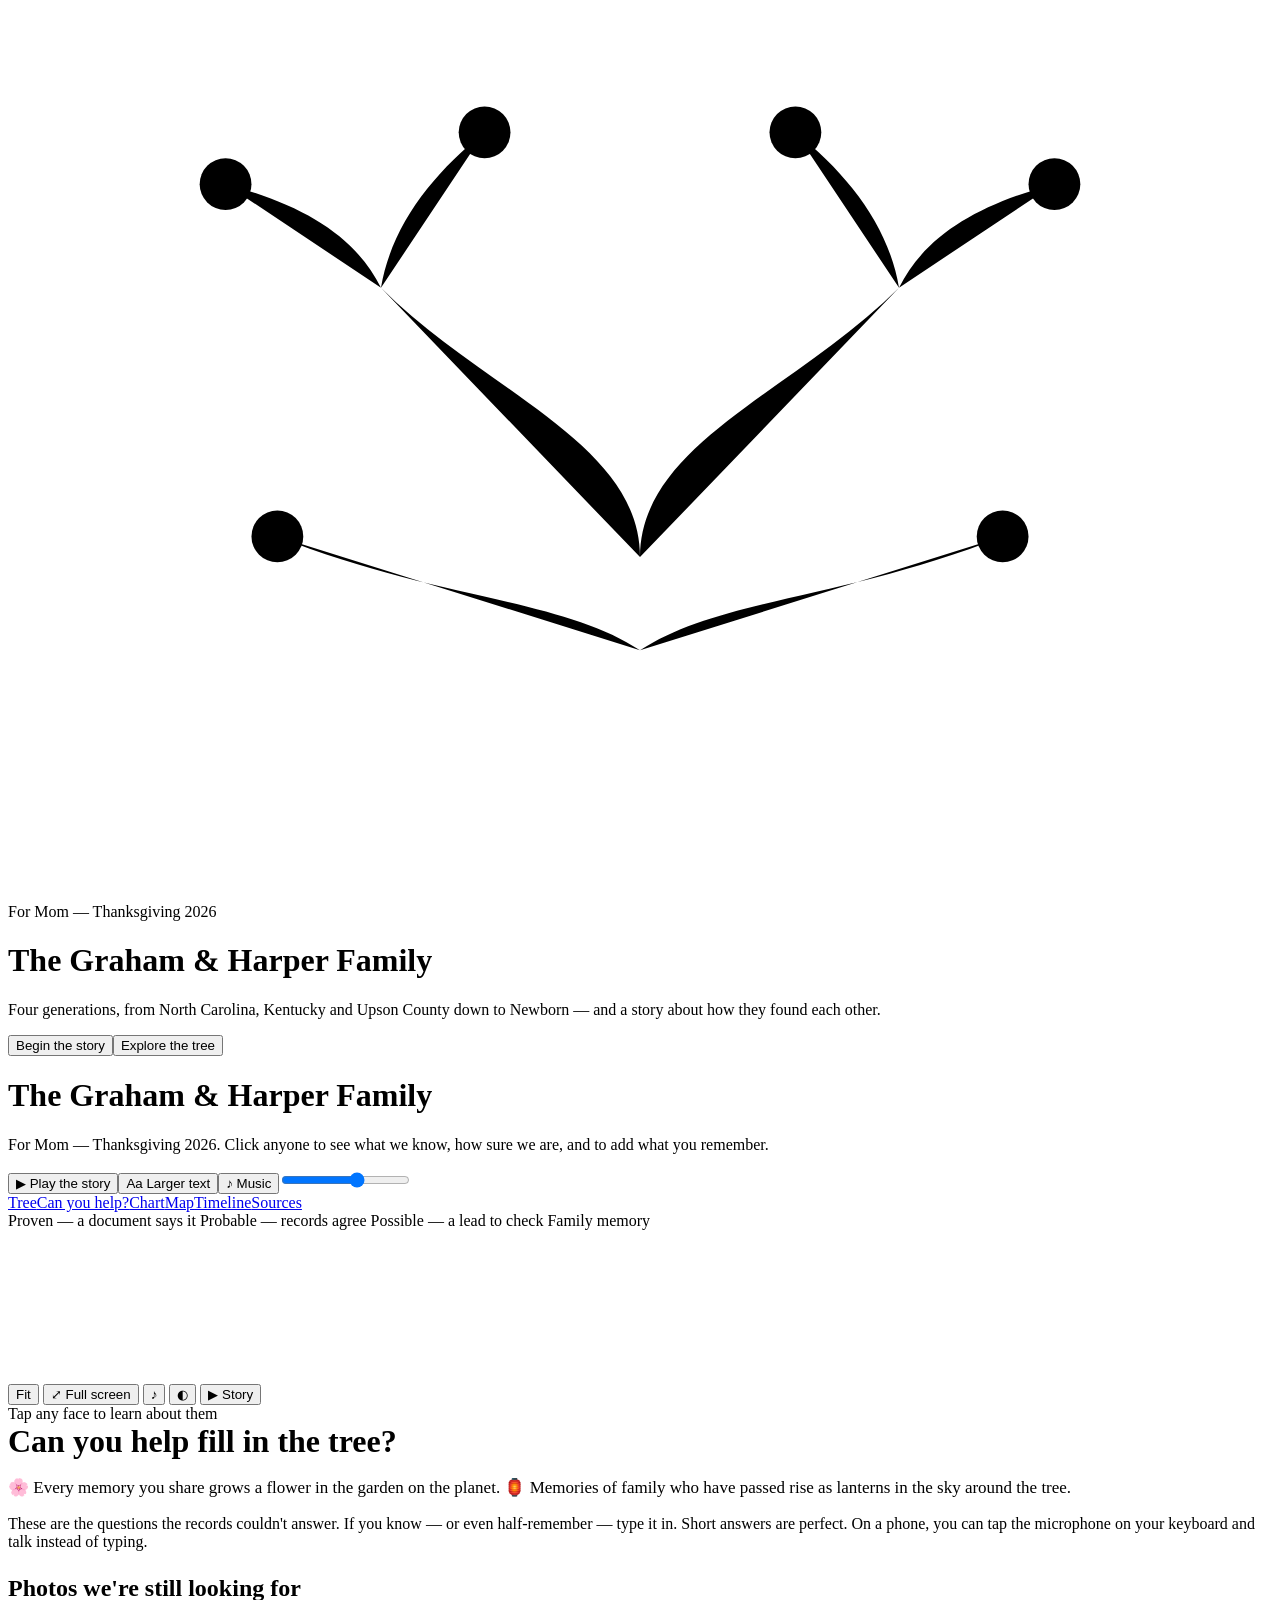
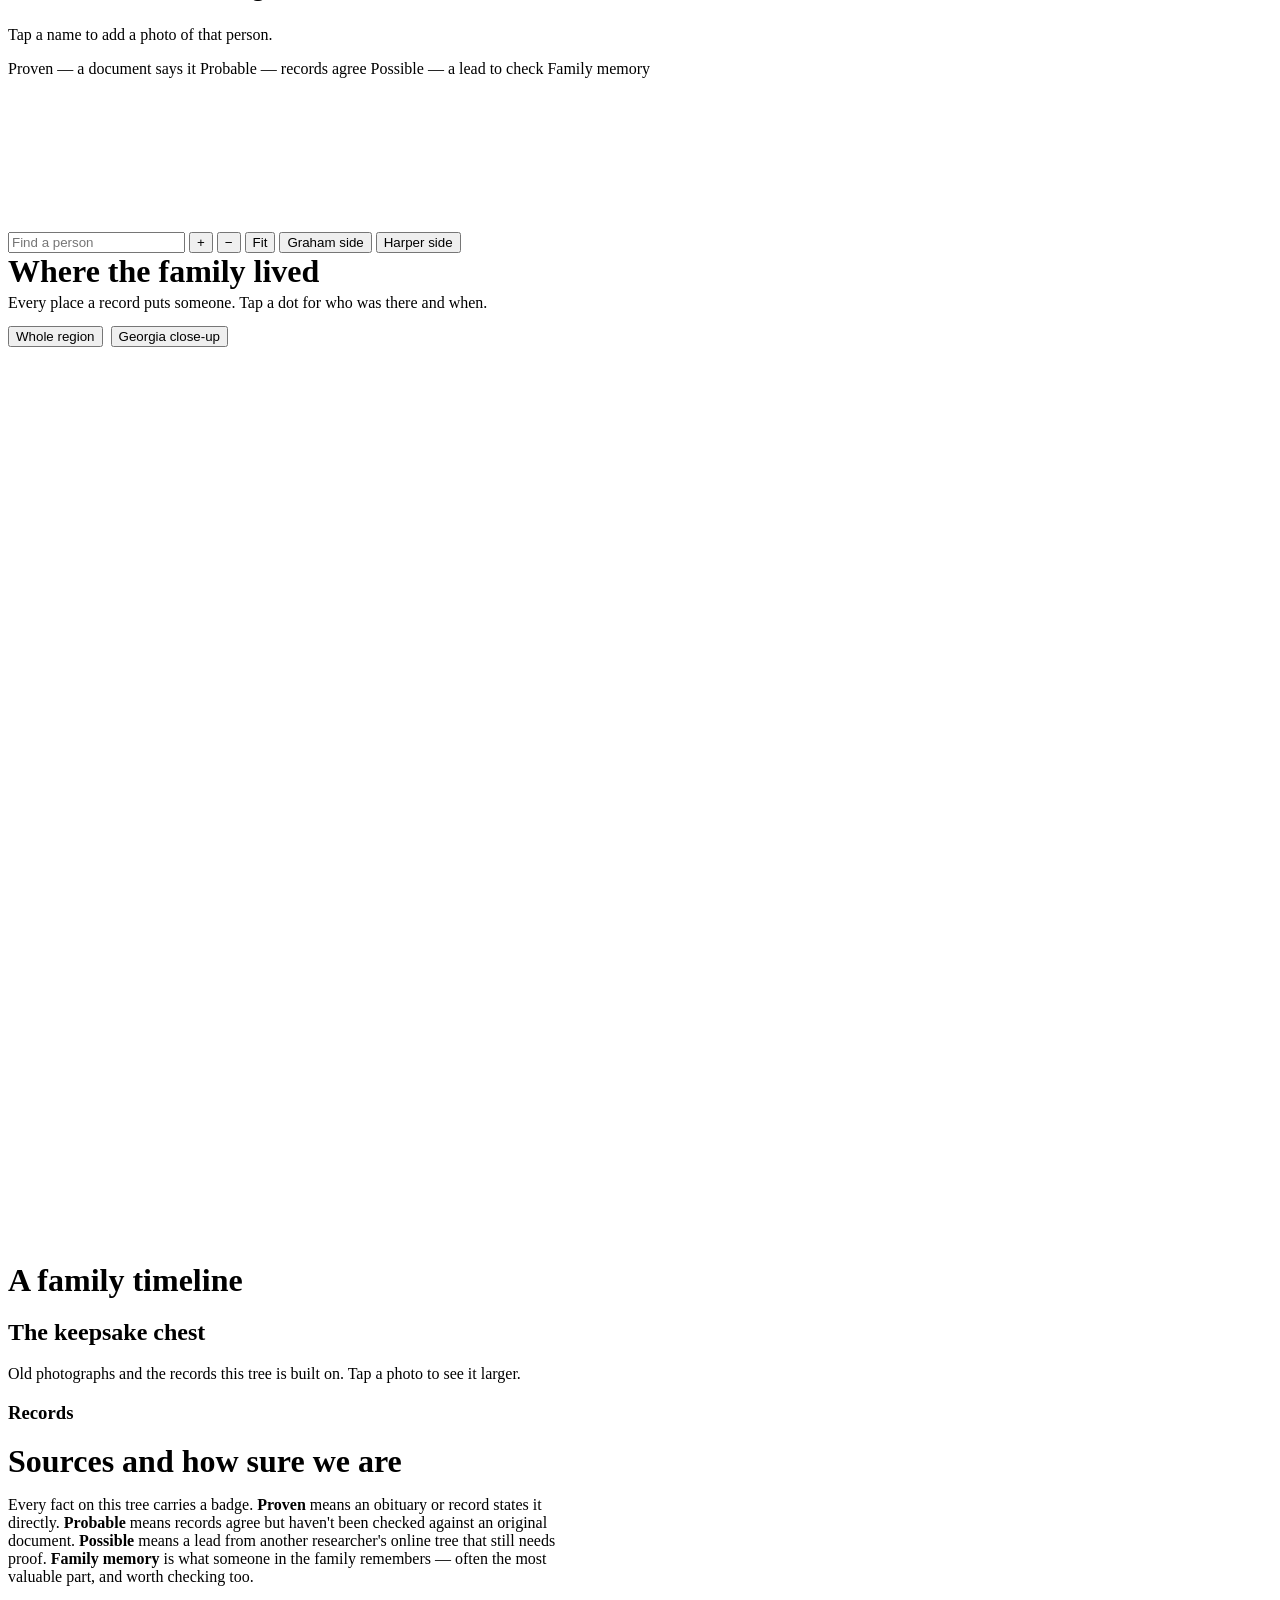
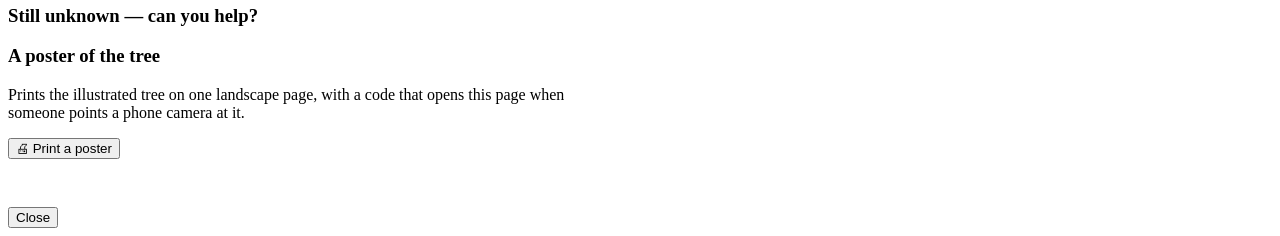
==== src/index.html @ f990e4d9 "Lanterns for memories of loved ones who passed; family stands on clear grass; sign removed Co-Author" ====
<!DOCTYPE html>
<html lang="en">
<head>
<meta charset="utf-8">
<meta name="viewport" content="width=device-width, initial-scale=1">
<meta name="robots" content="noindex, nofollow, noimageindex">
<meta name="googlebot" content="noindex, nofollow, noimageindex">
<title>Graham &amp; Harper Family</title>
<link rel="manifest" href="manifest.json"><meta name="theme-color" content="#2c0f50"><link rel="apple-touch-icon" href="photos/icon-192.png">
<link rel="preconnect" href="https://fonts.googleapis.com">
<link href="https://fonts.googleapis.com/css2?family=Spectral:ital,wght@0,500;0,600;0,700;1,500&family=Work+Sans:wght@400;500;600&display=swap" rel="stylesheet">
<style>
<!--CSS-->
</style>
</head>
<body>
<div class="cover" id="cover" role="dialog" aria-label="Welcome">
  <div class="drift" id="drift" aria-hidden="true"></div><div class="veil" aria-hidden="true"></div><div class="specks" id="specks" aria-hidden="true"></div>
  <div class="coverIn">
    <svg class="leaf" id="leaf" viewBox="-12 -14 244 172" aria-hidden="true"><g class="branches">
      <path pathLength="1" d="M110 148V92M110 92C110 70 80 60 60 40M110 92C110 70 140 60 160 40M110 110C95 100 70 100 40 88M110 110C125 100 150 100 180 88M60 40C55 30 45 24 30 20M60 40C62 28 70 18 80 10M160 40C165 30 175 24 190 20M160 40C158 28 150 18 140 10"/>
      <circle cx="30" cy="20" r="5" style="animation-delay:1.6s"/><circle cx="80" cy="10" r="5" style="animation-delay:1.8s"/><circle cx="140" cy="10" r="5" style="animation-delay:2s"/><circle cx="190" cy="20" r="5" style="animation-delay:2.2s"/><circle cx="40" cy="88" r="5" style="animation-delay:1.4s"/><circle cx="180" cy="88" r="5" style="animation-delay:1.5s"/></g><g id="faces"></g>
    </svg>
    <div class="ded">For Mom — Thanksgiving 2026</div>
    <h1>The Graham &amp; Harper Family</h1>
    <p>Four generations, from North Carolina, Kentucky and Upson County down to Newborn — and a story about how they found each other.</p>
    <div class="go"><button class="gold" id="begin">Begin the story</button><button class="ghost" id="skip">Explore the tree</button></div>
  </div>
</div>

<header class="band">
  <h1>The Graham &amp; Harper Family</h1>
  <p><span class="dedic">For Mom — Thanksgiving 2026.</span> Click anyone to see what we know, how sure we are, and to add what you remember.</p>
  <div class="hdrbtns"><button class="gold" id="storyBtn">▶ Play the story</button><button id="bigBtn" aria-pressed="false">Aa Larger text</button><span class="mus"><button id="mPlay" aria-label="Play music">♪ Music</button><input type="range" id="mVol" min="0" max="1" step="0.05" value="0.6" aria-label="Music volume"><span class="lbl" id="mLbl"></span></span></div>
  <nav class="tabs" id="tabs">
    <a href="#tree" data-v="tree">Tree</a><a href="#help" data-v="help">Can you help?</a><a href="#chart" data-v="chart">Chart</a><a href="#places" data-v="places">Map</a><a href="#timeline" data-v="timeline">Timeline</a><a href="#sources" data-v="sources">Sources</a>
  </nav>
</header>

<section class="band view" id="v-tree">
  <div class="legend">
    <span class="b proven"><i></i>Proven — a document says it</span>
    <span class="b probable"><i></i>Probable — records agree</span>
    <span class="b possible"><i></i>Possible — a lead to check</span>
    <span class="b family"><i></i>Family memory</span>
  </div>
  <div class="treewrap">
    <div class="stage" id="tstage">
      <button class="bfull" id="bFull" type="button" hidden aria-label="Full screen" title="Full screen"></button>
      <svg id="tsvg" role="group" aria-label="Illustrated family tree"><defs id="tdefs"></defs><g id="tworld"></g></svg>
      <div class="tools">
        <input id="q" list="names" placeholder="Find a person" aria-label="Find a person" hidden>
        <datalist id="names"></datalist>
        <button class="sq" id="tzin" aria-label="Zoom in" hidden>+</button>
        <button class="sq" id="tzout" aria-label="Zoom out" hidden>−</button>
        <button id="tfit">Fit</button>
        <button id="tFull" aria-pressed="false">⤢ Full screen</button>
        <button id="tHelp" hidden>Can you help?</button>
        <span class="progwrap" hidden><button id="tProg" aria-haspopup="true" aria-expanded="false">Program ▾</button><span class="prog" id="prog" role="menu" hidden><a role="menuitem" href="#chart">Chart</a><a role="menuitem" href="#places">Map</a><a role="menuitem" href="#timeline">Timeline</a><a role="menuitem" href="#keepsakes">Keepsakes</a><a role="menuitem" href="#sources">Sources</a></span></span>
        <button class="sq" id="tMusic" aria-label="Play music">♪</button>
        <button class="sq" id="tBig" aria-pressed="false" aria-label="Larger text" hidden>Aa</button>
        <button class="sq" id="tSky" aria-label="Sky">◐</button>
        <button class="gold" id="tStory">▶ Story</button>
      </div>
      <div class="cap" id="cap" aria-live="polite"></div>
      <div class="hint" id="hint" role="status">Tap any face to learn about them</div>
    </div>
    <aside class="panel" id="panel" aria-live="polite"></aside>
  </div>
</section>

<section class="band view" id="v-help">
  <h2 style="margin:0 0 6px;font-size:32px">Can you help fill in the tree?</h2>
  <p class="note" style="font-size:17px">🌸 Every memory you share grows a flower in the garden on the planet. 🏮 Memories of family who have passed rise as lanterns in the sky around the tree.</p>
  <p class="lead">These are the questions the records couldn't answer. If you know — or even half-remember — type it in. Short answers are perfect. On a phone, you can tap the microphone on your keyboard and talk instead of typing.</p>
  <div class="asks" id="asks"></div>
  <h3 style="font-size:24px">Photos we're still looking for</h3>
  <p class="note">Tap a name to add a photo of that person.</p>
  <div class="wanted" id="wanted"></div>
</section>
<section class="band view" id="v-chart">
  <div class="legend">
    <span class="b proven"><i></i>Proven — a document says it</span>
    <span class="b probable"><i></i>Probable — records agree</span>
    <span class="b possible"><i></i>Possible — a lead to check</span>
    <span class="b family"><i></i>Family memory</span>
  </div>
  <div class="treewrap">
    <div class="stage" id="stage">
      <svg id="svg" role="group" aria-label="Family chart"><defs id="defs"></defs><g id="world"></g></svg>
      <div class="tools" id="tools">
        <input id="qc" list="names" placeholder="Find a person" aria-label="Find a person">
        <button class="sq" id="zin" aria-label="Zoom in">+</button>
        <button class="sq" id="zout" aria-label="Zoom out">−</button>
        <button id="fit">Fit</button>
        <button id="gside">Graham side</button>
        <button id="hside">Harper side</button>
      </div>
    </div>
  </div>
</section>

<section class="band view" id="v-places">
  <h2 style="margin:0 0 4px;font-size:32px">Where the family lived</h2>
  <p class="note" style="margin:0 0 14px">Every place a record puts someone. Tap a dot for who was there and when.</p>
  <div style="display:flex;gap:8px;margin-bottom:12px"><button id="mRegion" class="pri">Whole region</button><button id="mGa">Georgia close-up</button></div>
  <div class="mapgrid">
    <div class="fig"><svg id="map" viewBox="0 0 900 640" role="img" aria-label="Map of family places"></svg></div>
    <div id="mapInfo"></div>
  </div>
</section>

<section class="band view" id="v-timeline">
  <h2 style="margin:0 0 14px;font-size:32px">A family timeline</h2>
  <ol class="tl" id="tl"></ol>
</section>

<section class="band view" id="v-keepsakes"><h2>The keepsake chest</h2><p class="lead">Old photographs and the records this tree is built on. Tap a photo to see it larger.</p><div id="kpics" class="kpics"></div><h3>Records</h3><div id="krecs" class="krecs"></div><p id="kadd" class="kadd" hidden>Have an old photo or a document? Tap that person on the tree and choose <b>Add a photo</b>.</p></section>
<section class="band view" id="v-sources">
  <h2 style="margin:0 0 6px;font-size:32px">Sources and how sure we are</h2>
  <p class="note" style="max-width:70ch">Every fact on this tree carries a badge. <b>Proven</b> means an obituary or record states it directly. <b>Probable</b> means records agree but haven't been checked against an original document. <b>Possible</b> means a lead from another researcher's online tree that still needs proof. <b>Family memory</b> is what someone in the family remembers — often the most valuable part, and worth checking too.</p>
  <ol class="srcs" id="srcs"></ol>
  <h3>Still unknown — can you help?</h3>
  <ul id="gaps"></ul>
  <h3>A poster of the tree</h3>
  <p class="note" style="max-width:70ch">Prints the illustrated tree on one landscape page, with a code that opens this page when someone points a phone camera at it.</p>
  <button id="posterBtn">🖨 Print a poster</button>
  <div id="musicAdmin"></div>
</section>
<footer></footer>

<div id="codeDlg" class="codedlg" hidden><form id="codeForm" class="codebox" role="dialog" aria-labelledby="codeT">
  <h3 id="codeT">Family passcode</h3><p>To keep the tree just for family, enter the passcode Mat shared. You'll only need to do this once on this device.</p>
  <input id="codeIn" autocomplete="off" autocapitalize="none" placeholder="Passcode"><p id="codeErr" class="err"></p>
  <div class="row"><button type="button" id="codeX">Cancel</button><button class="pri" id="codeOk">Continue</button></div></form></div>
<div id="poster" aria-hidden="true"></div>
<div class="pop" id="pop" aria-hidden="true"><img alt=""><span></span></div>
<div class="lb" id="lb" role="dialog" aria-label="Photo"><figure style="margin:0;text-align:center"><img id="lbImg" alt=""><figcaption id="lbCap" style="color:#f3f7f3;margin-top:12px;font:500 18px Spectral,serif"></figcaption></figure><button id="lbX">Close</button></div>

<script>
{
<!--JS-->
}
</script>
</body>
</html>
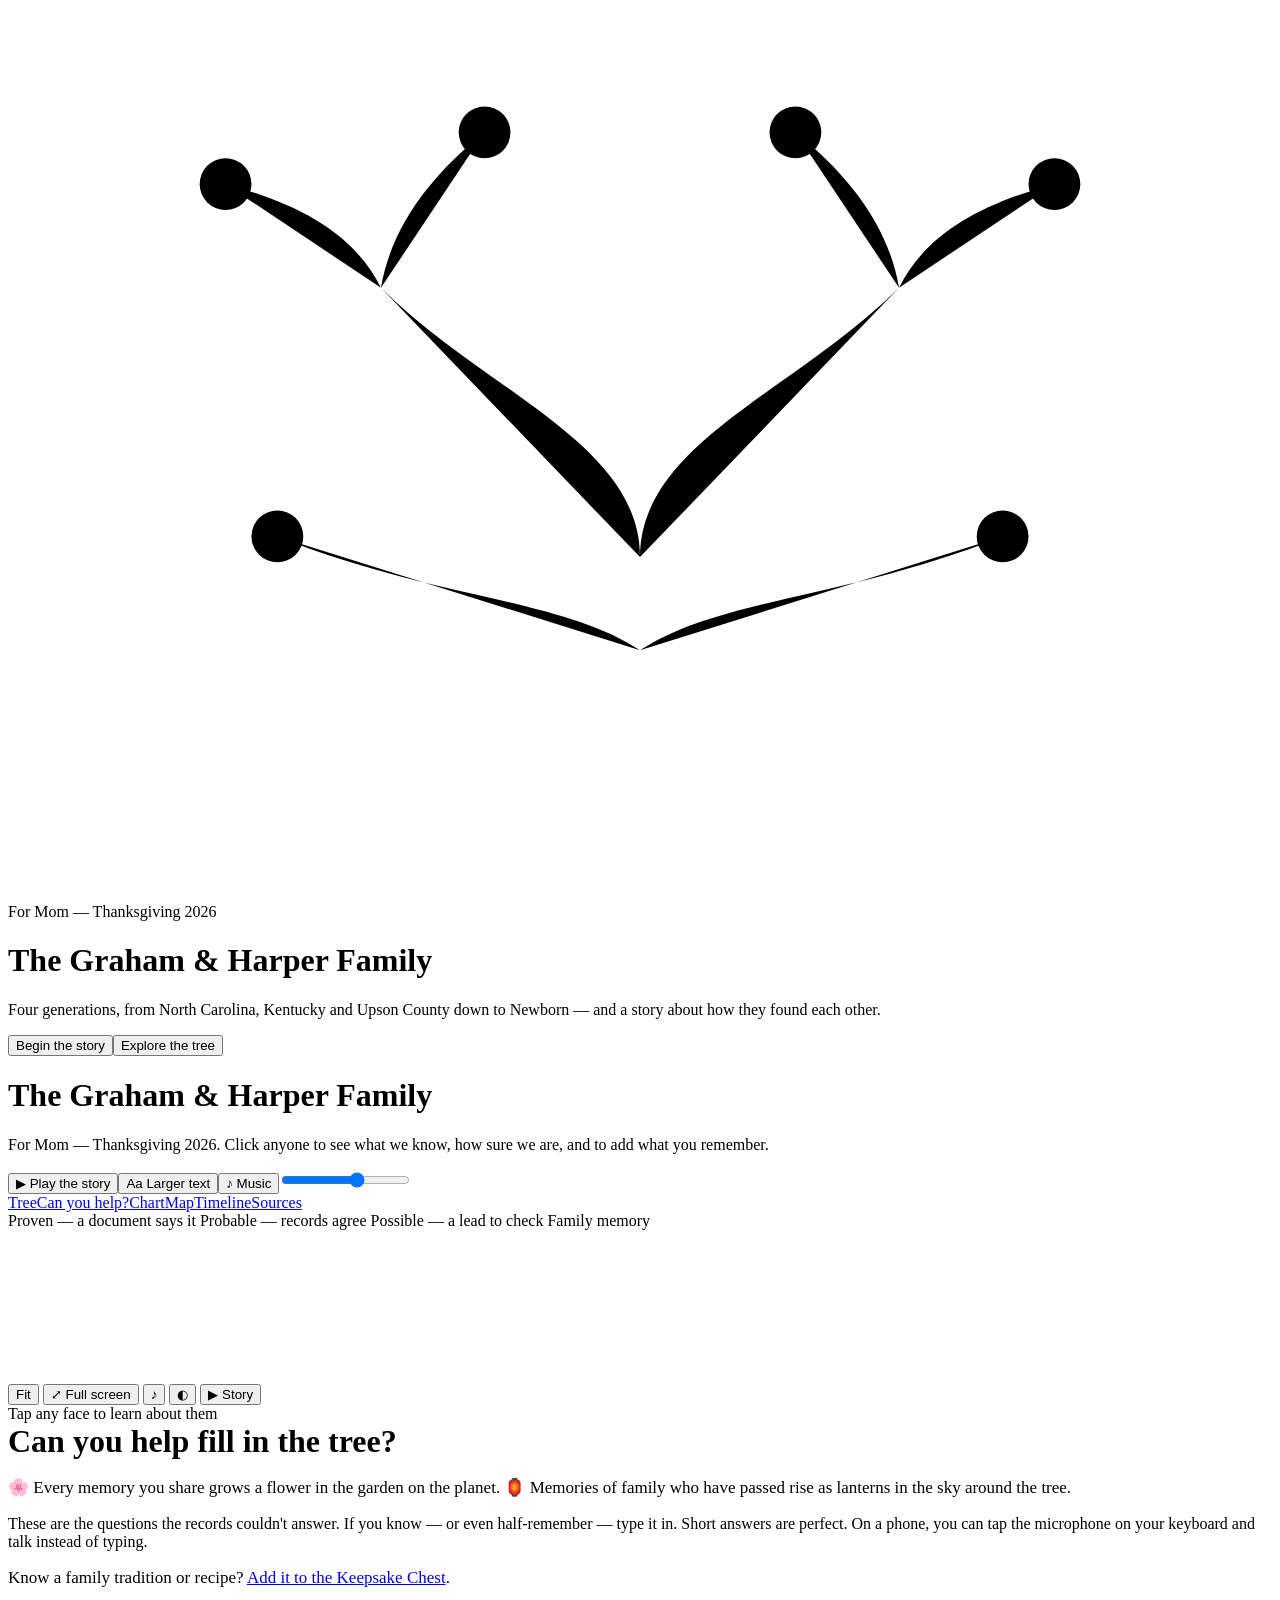
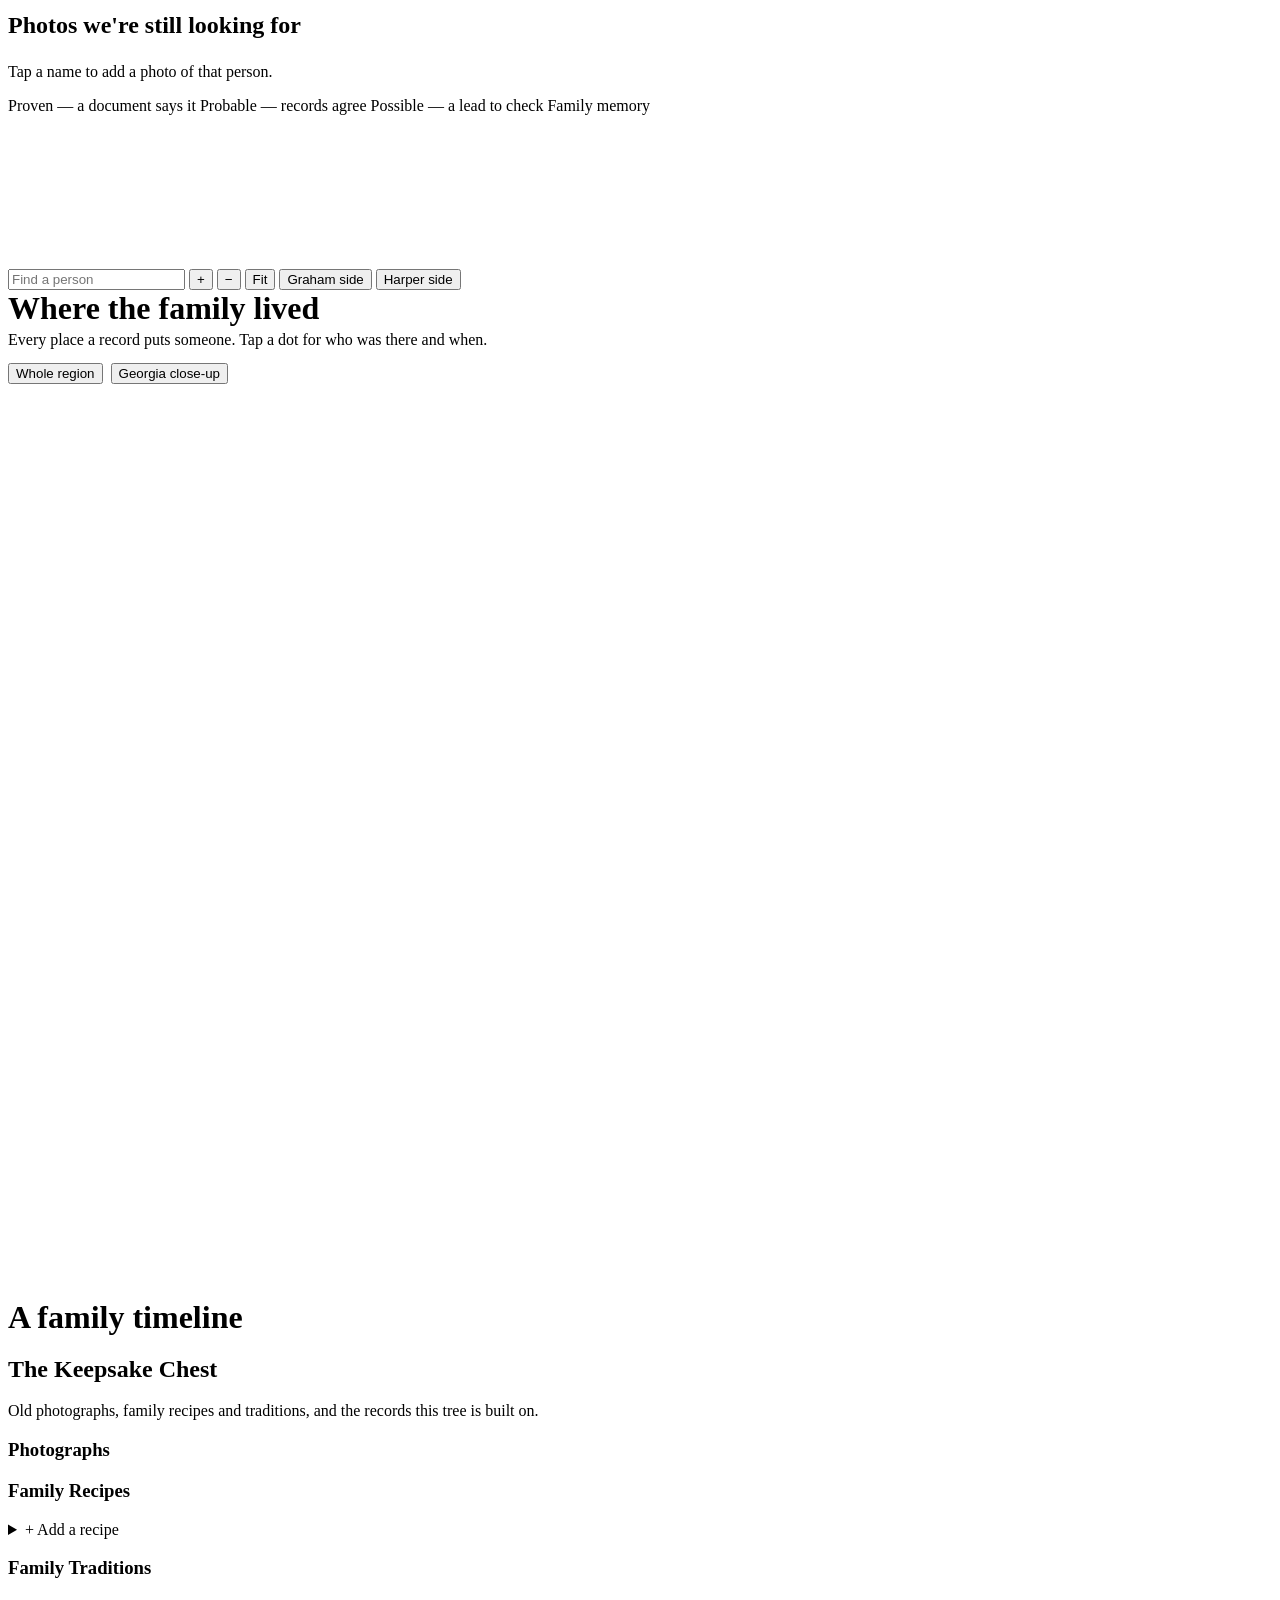
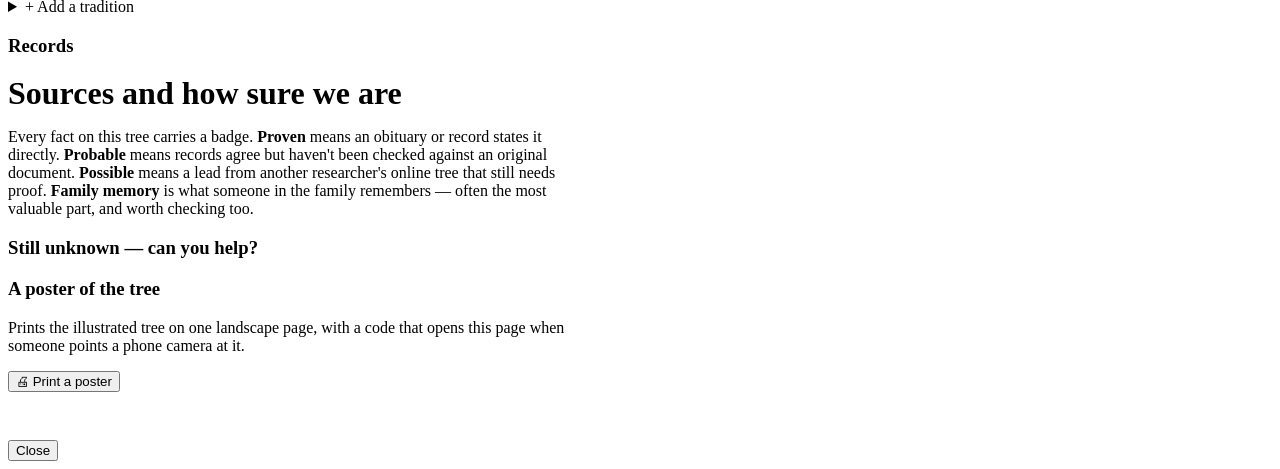
==== commit 9b538714: "Keepsake Chest: family recipes and traditions, sharer editing, record screenshot support Co-Authored" ====
--- a/src/index.html
+++ b/src/index.html
@@ -74,6 +74,7 @@
   <p class="note" style="font-size:17px">🌸 Every memory you share grows a flower in the garden on the planet. 🏮 Memories of family who have passed rise as lanterns in the sky around the tree.</p>
   <p class="lead">These are the questions the records couldn't answer. If you know — or even half-remember — type it in. Short answers are perfect. On a phone, you can tap the microphone on your keyboard and talk instead of typing.</p>
   <div class="asks" id="asks"></div>
+  <p class="note" style="font-size:17px">Know a family tradition or recipe? <a href="#keepsakes">Add it to the Keepsake Chest</a>.</p>
   <h3 style="font-size:24px">Photos we're still looking for</h3>
   <p class="note">Tap a name to add a photo of that person.</p>
   <div class="wanted" id="wanted"></div>
@@ -115,7 +116,14 @@
   <ol class="tl" id="tl"></ol>
 </section>
 
-<section class="band view" id="v-keepsakes"><h2>The keepsake chest</h2><p class="lead">Old photographs and the records this tree is built on. Tap a photo to see it larger.</p><div id="kpics" class="kpics"></div><h3>Records</h3><div id="krecs" class="krecs"></div><p id="kadd" class="kadd" hidden>Have an old photo or a document? Tap that person on the tree and choose <b>Add a photo</b>.</p></section>
+<section class="band view" id="v-keepsakes"><h2>The Keepsake Chest</h2><p class="lead">Old photographs, family recipes and traditions, and the records this tree is built on.</p>
+<h3>Photographs</h3><div id="kpics" class="kpics"></div>
+<h3>Family Recipes</h3><div id="krecipes" class="kcards"></div>
+<details class="kaddbox" data-k="recipe"><summary>+ Add a recipe</summary><form class="form kform" data-f="recipe"><input name="name" required maxlength="120" placeholder="Name of the dish (e.g. Grandma Annie's pound cake)"><textarea name="note" required placeholder="Ingredients — one per line"></textarea><textarea name="text" required placeholder="How to make it — one step per line"></textarea><label class="kph" hidden><span>A photo of it (optional)</span><input type="file" name="file" accept="image/*"></label><label class="fromf"><span>Shared by</span><input name="from" maxlength="60" placeholder="Your name"></label><button class="pri">Add to the chest</button></form></details>
+<h3>Family Traditions</h3><div id="ktrads" class="kcards"></div>
+<details class="kaddbox" data-k="tradition"><summary>+ Add a tradition</summary><form class="form kform" data-f="tradition"><input name="name" required maxlength="120" placeholder="Name it (e.g. Christmas Eve at Grandma's)"><textarea name="text" required placeholder="What does the family do, and when?"></textarea><label class="fromf"><span>Shared by</span><input name="from" maxlength="60" placeholder="Your name"></label><button class="pri">Add to the chest</button></form></details>
+<p class="note" id="kmsg"></p>
+<h3>Records</h3><div id="krecs" class="krecs"></div><p id="kadd" class="kadd" hidden>Have an old photo or a document of someone? Tap that person on the tree and choose <b>Add a photo</b>.</p></section>
 <section class="band view" id="v-sources">
   <h2 style="margin:0 0 6px;font-size:32px">Sources and how sure we are</h2>
   <p class="note" style="max-width:70ch">Every fact on this tree carries a badge. <b>Proven</b> means an obituary or record states it directly. <b>Probable</b> means records agree but haven't been checked against an original document. <b>Possible</b> means a lead from another researcher's online tree that still needs proof. <b>Family memory</b> is what someone in the family remembers — often the most valuable part, and worth checking too.</p>
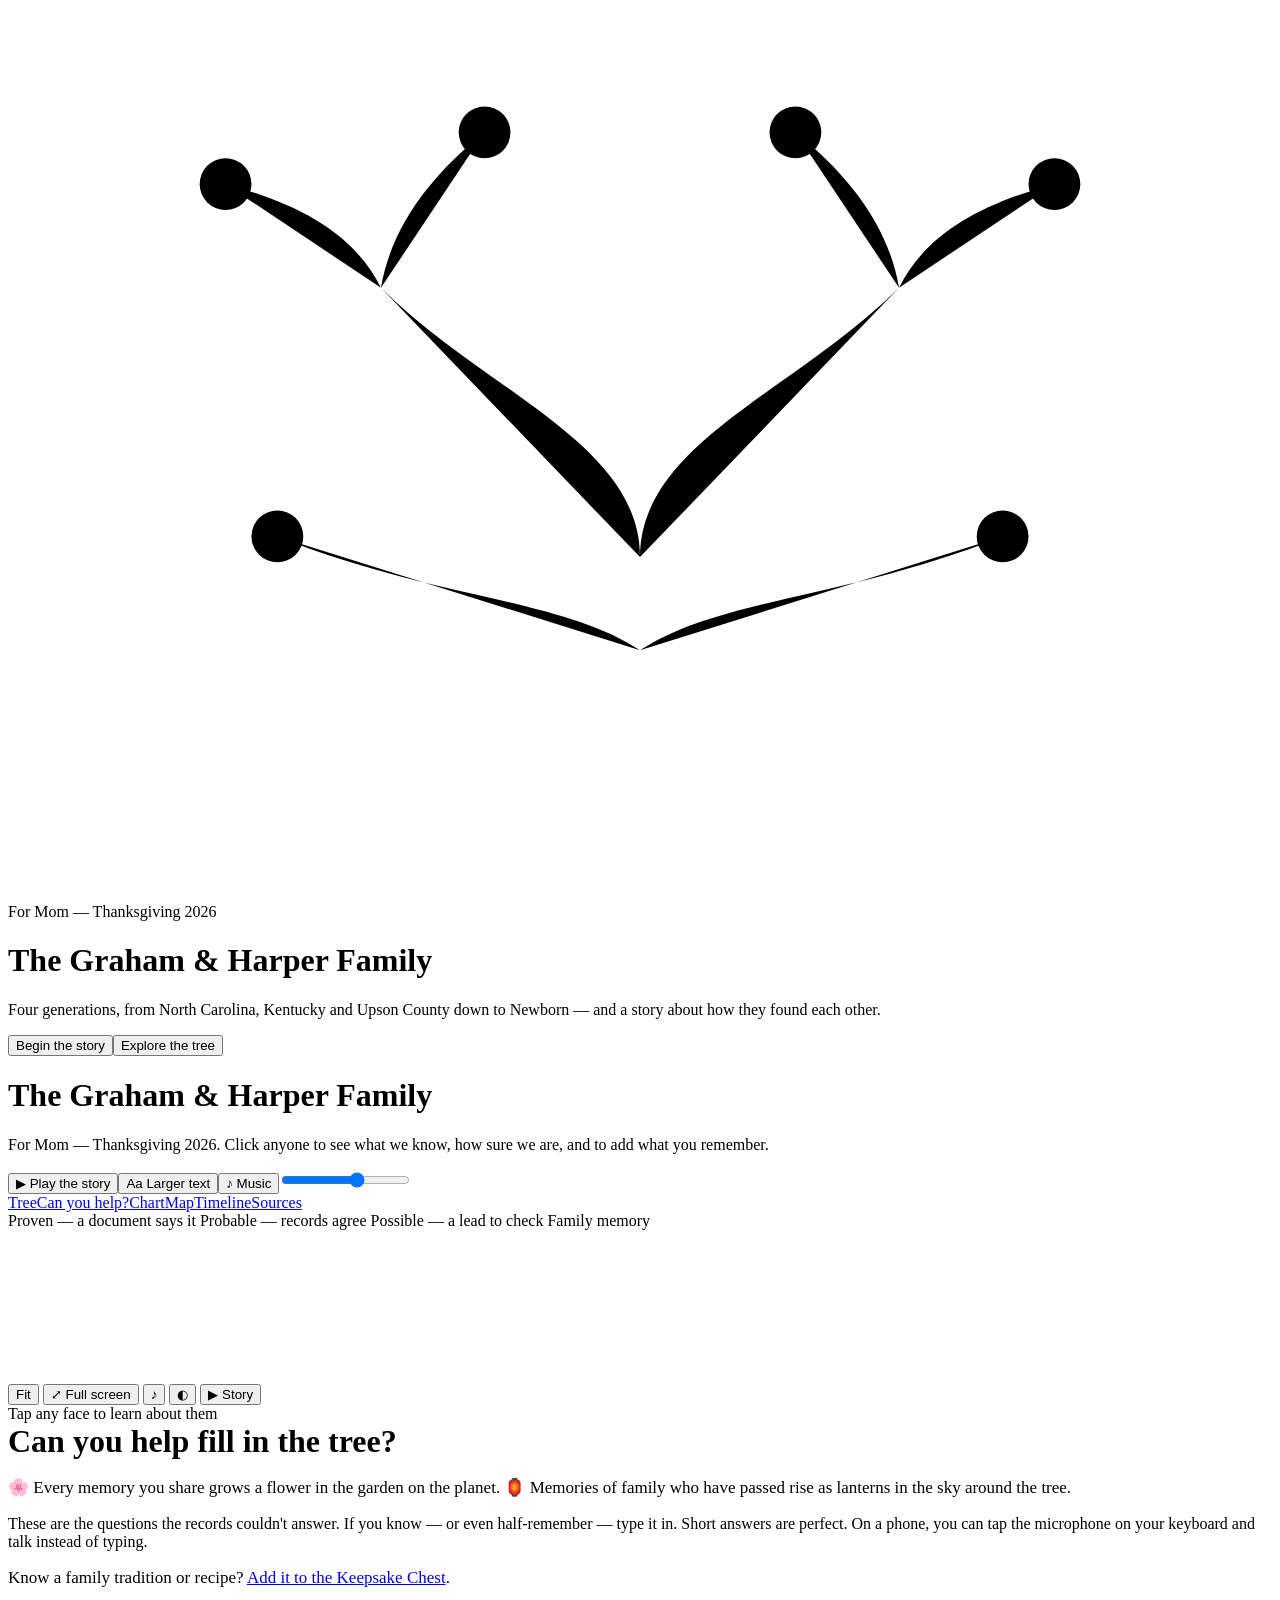
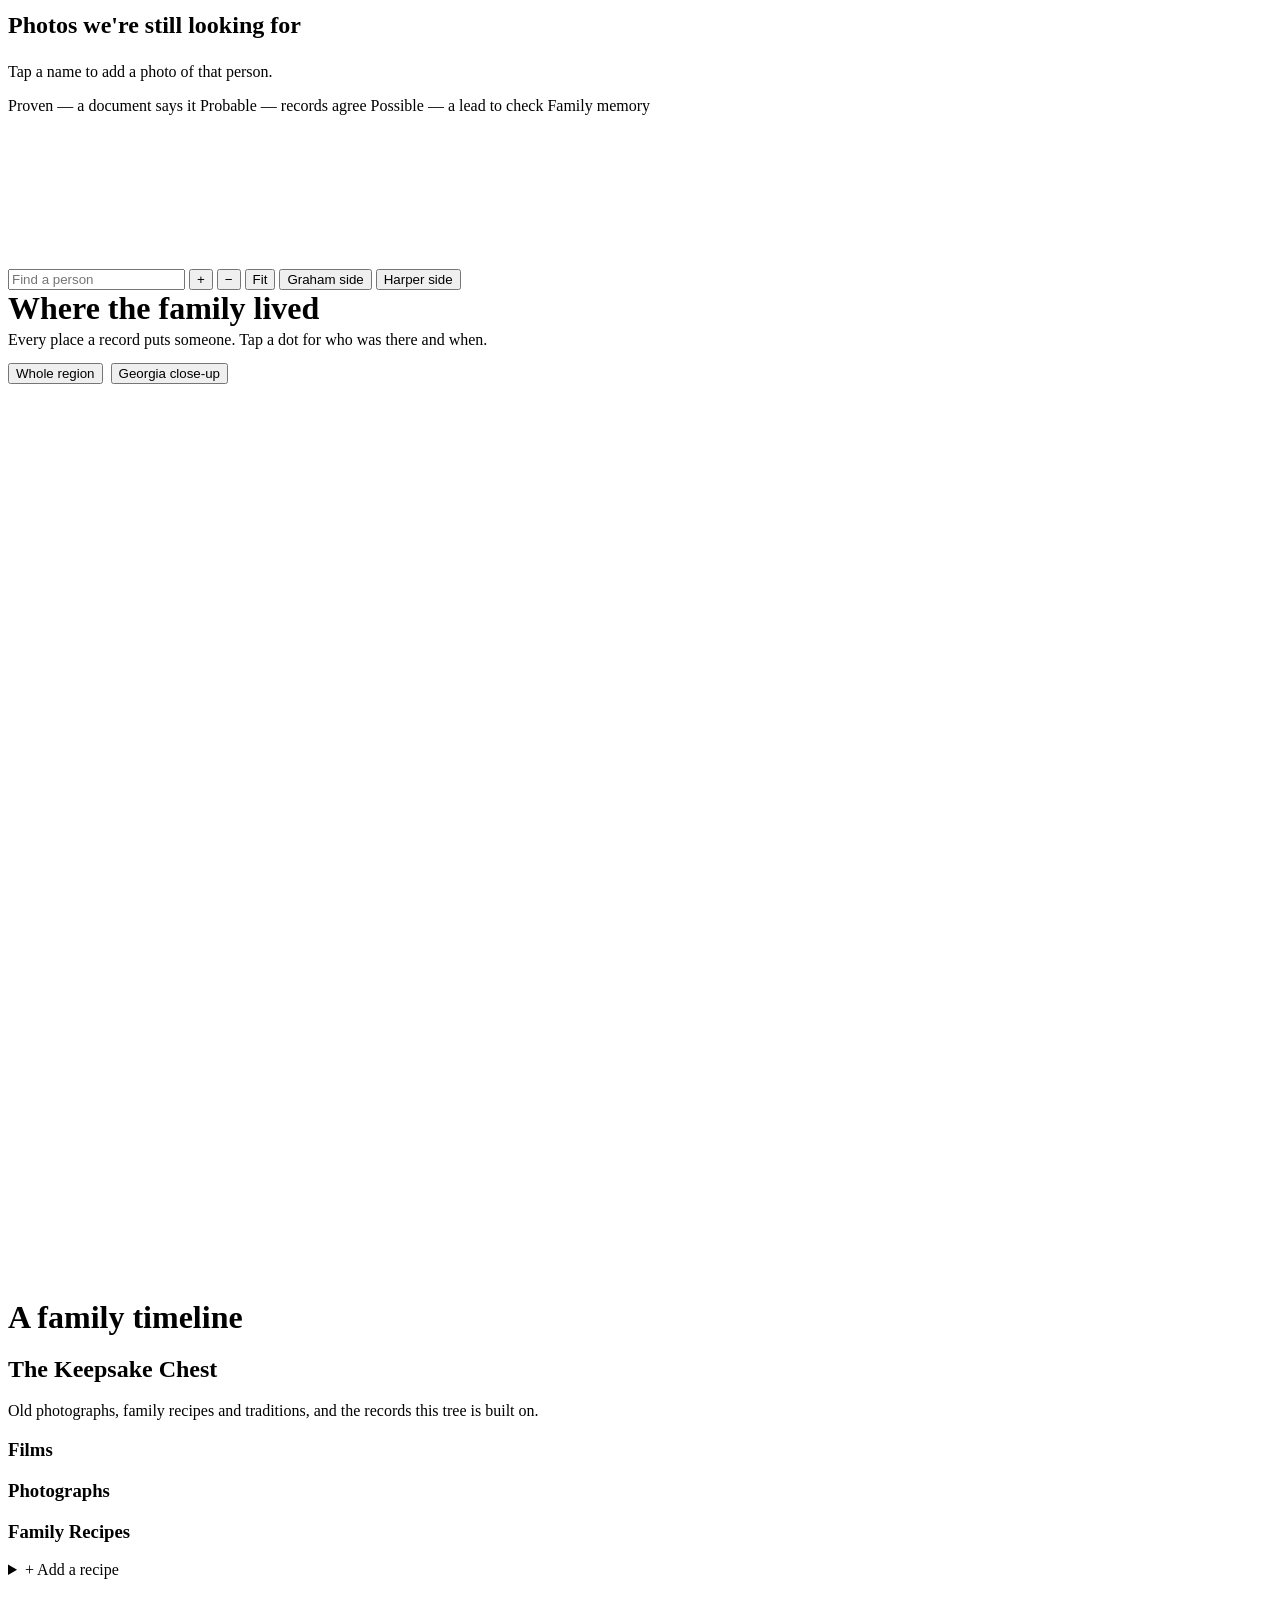
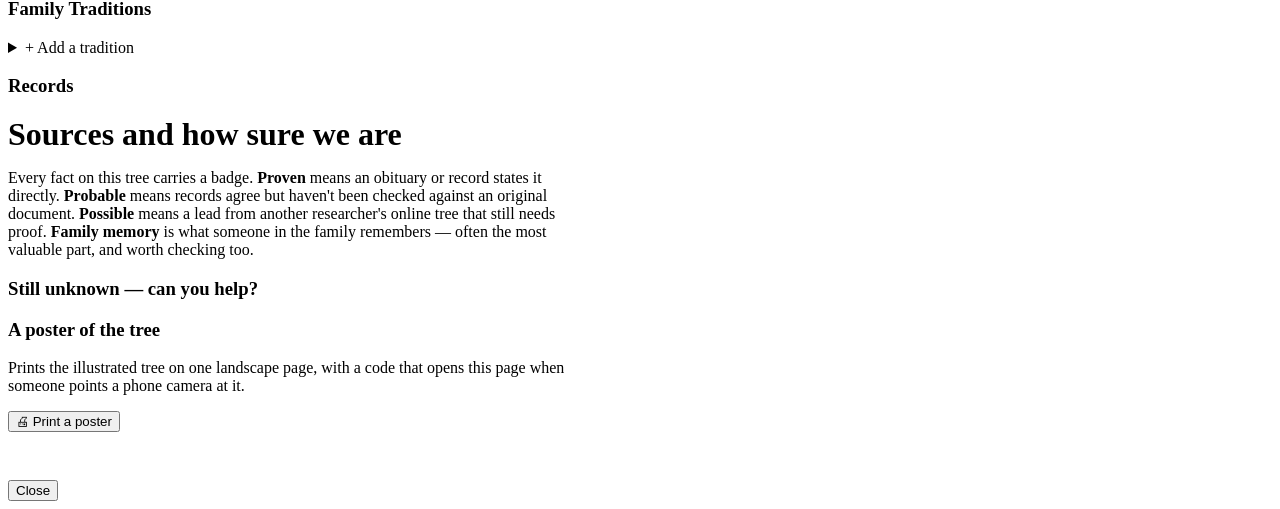
==== commit f092e725: "Slideshow films for Ed and Annie Mae: cards, Keepsake Chest, film lanterns, story chapters Co-Author" ====
--- a/src/index.html
+++ b/src/index.html
@@ -117,6 +117,7 @@
 </section>
 
 <section class="band view" id="v-keepsakes"><h2>The Keepsake Chest</h2><p class="lead">Old photographs, family recipes and traditions, and the records this tree is built on.</p>
+<h3>Films</h3><div id="kfilms" class="kfilms"></div>
 <h3>Photographs</h3><div id="kpics" class="kpics"></div>
 <h3>Family Recipes</h3><div id="krecipes" class="kcards"></div>
 <details class="kaddbox" data-k="recipe"><summary>+ Add a recipe</summary><form class="form kform" data-f="recipe"><input name="name" required maxlength="120" placeholder="Name of the dish (e.g. Grandma Annie's pound cake)"><textarea name="note" required placeholder="Ingredients — one per line"></textarea><textarea name="text" required placeholder="How to make it — one step per line"></textarea><label class="kph" hidden><span>A photo of it (optional)</span><input type="file" name="file" accept="image/*"></label><label class="fromf"><span>Shared by</span><input name="from" maxlength="60" placeholder="Your name"></label><button class="pri">Add to the chest</button></form></details>
@@ -143,6 +144,7 @@
   <div class="row"><button type="button" id="codeX">Cancel</button><button class="pri" id="codeOk">Continue</button></div></form></div>
 <div id="poster" aria-hidden="true"></div>
 <div class="pop" id="pop" aria-hidden="true"><img alt=""><span></span></div>
+<div class="vbox" id="vbox" role="dialog" aria-modal="true" aria-labelledby="vTitle" hidden><div class="vin"><div class="vhead"><div><b id="vTitle"></b><small id="vBy"></small></div><button type="button" id="vClose" class="vx" aria-label="Close the video">✕ Close</button></div><video id="vEl" controls playsinline preload="none"></video></div></div>
 <div class="lb" id="lb" role="dialog" aria-label="Photo"><figure style="margin:0;text-align:center"><img id="lbImg" alt=""><figcaption id="lbCap" style="color:#f3f7f3;margin-top:12px;font:500 18px Spectral,serif"></figcaption></figure><button id="lbX">Close</button></div>
 
 <script>
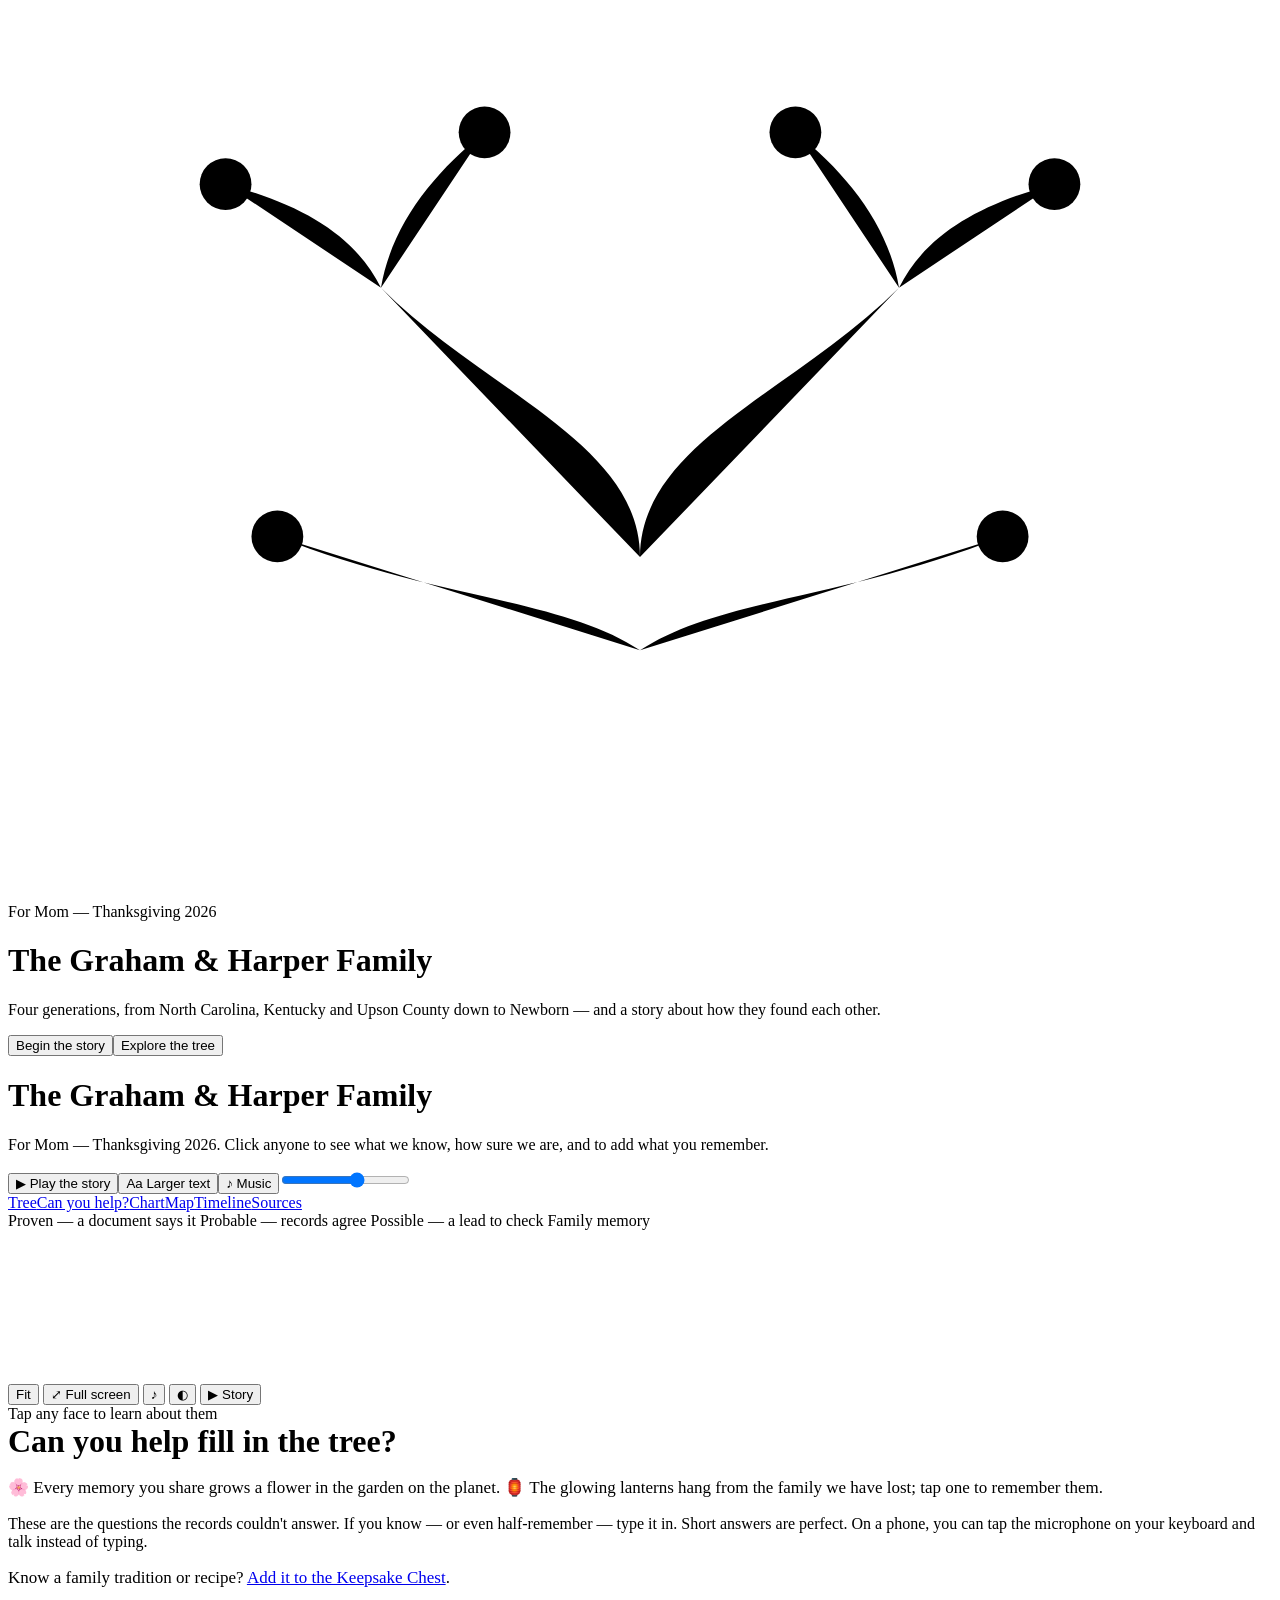
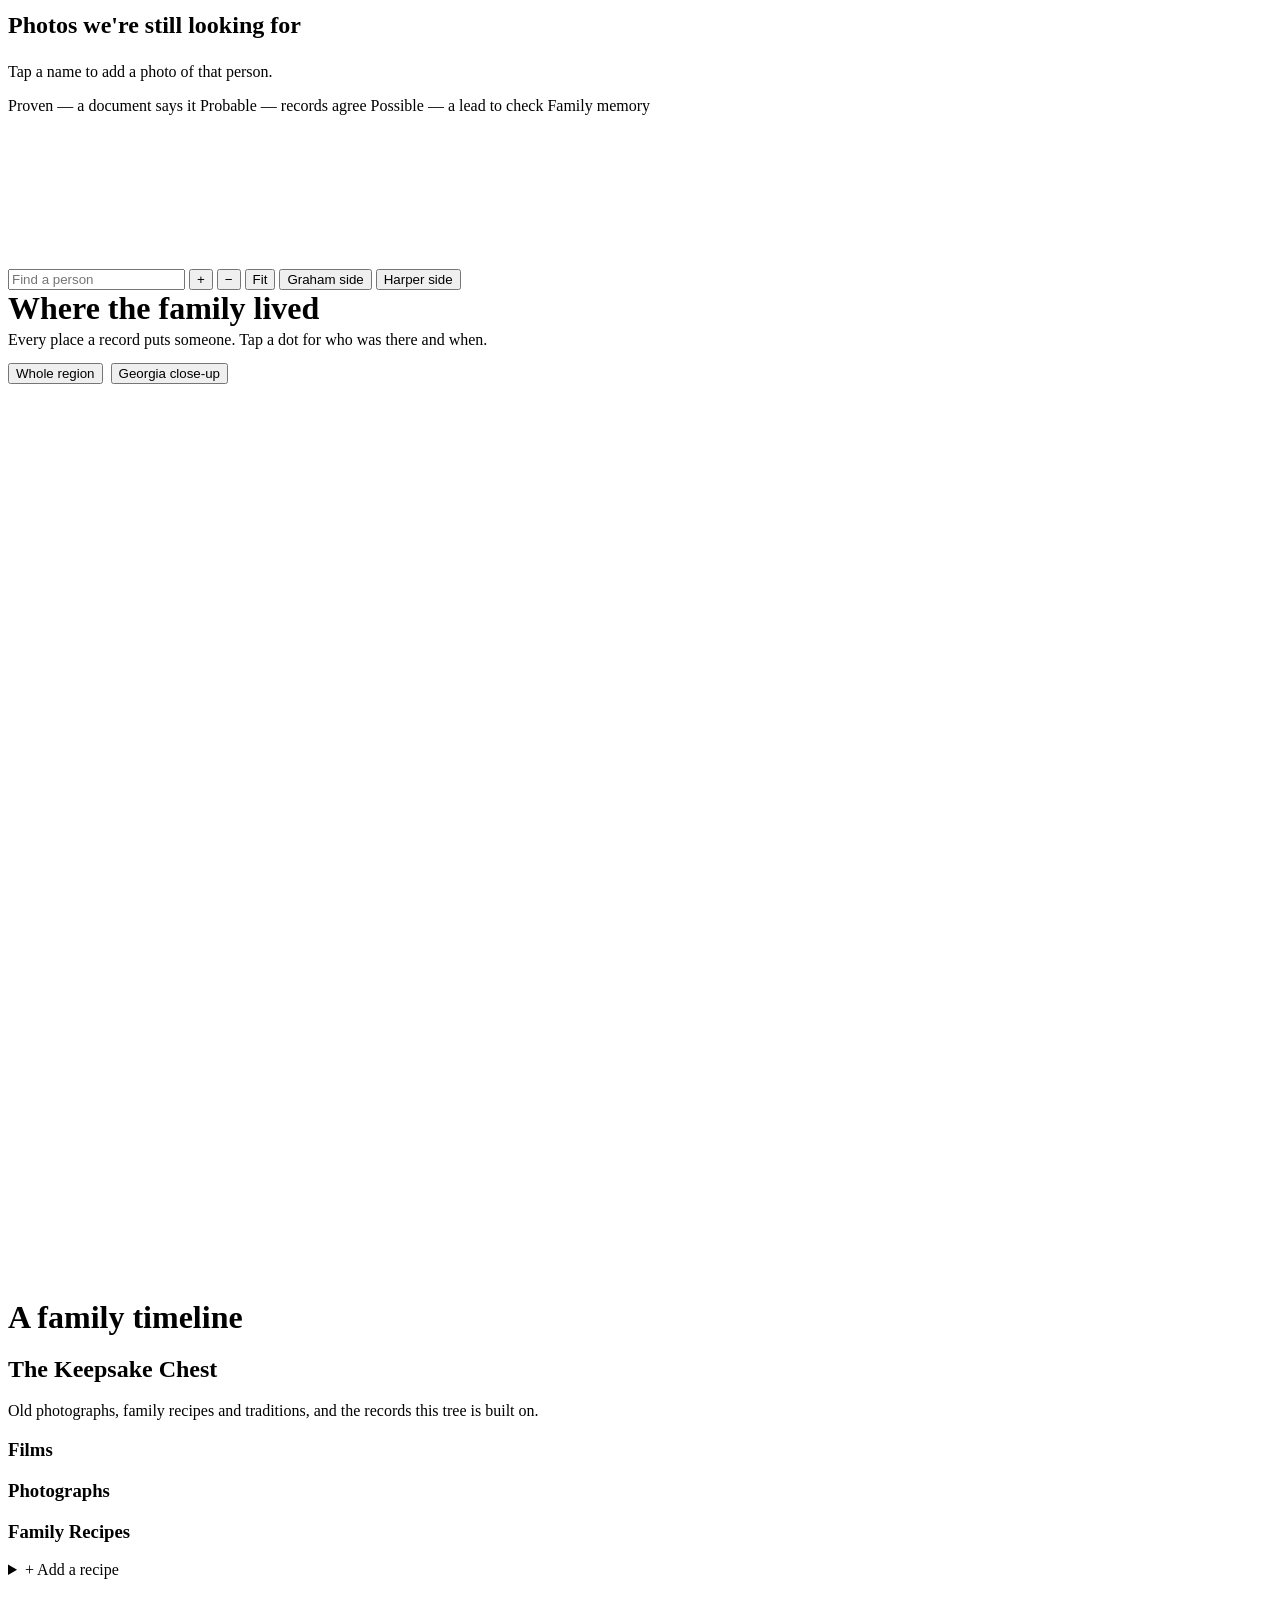
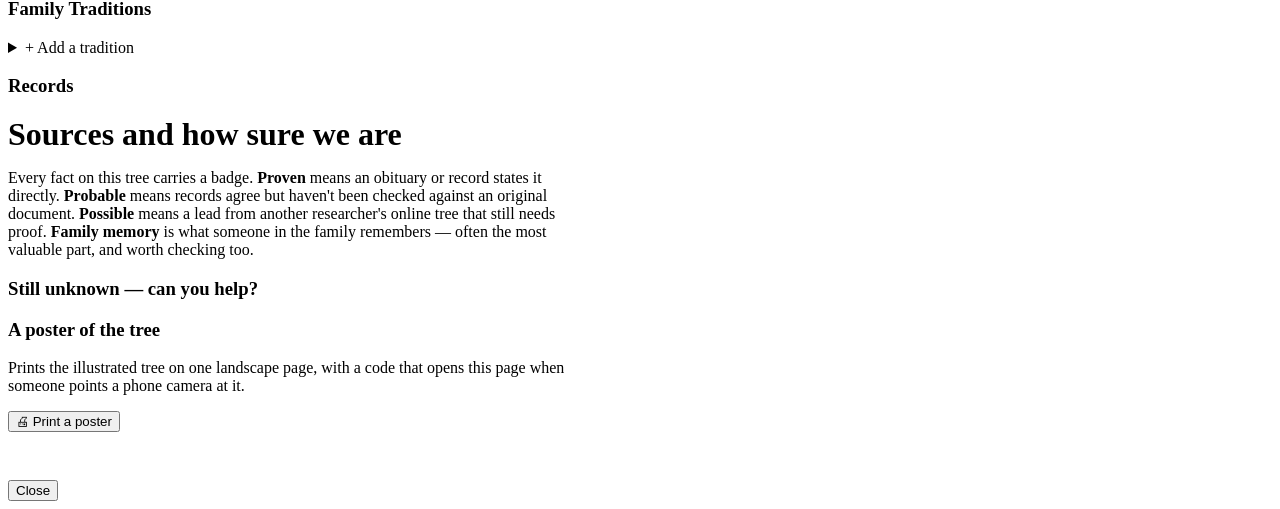
==== commit 3fdf42fd: "Android: pages dim the stage in one step; Mom's note fades in simply; update lantern wording on the " ====
--- a/src/index.html
+++ b/src/index.html
@@ -6,7 +6,7 @@
 <meta name="robots" content="noindex, nofollow, noimageindex">
 <meta name="googlebot" content="noindex, nofollow, noimageindex">
 <title>Graham &amp; Harper Family</title>
-<link rel="manifest" href="manifest.json"><meta name="theme-color" content="#2c0f50"><link rel="apple-touch-icon" href="photos/icon-192.png">
+<link rel="manifest" href="manifest.json"><meta name="theme-color" content="#2c0f50"><link rel="apple-touch-icon" href="photos/icon-192.png"><link rel="icon" type="image/png" sizes="32x32" href="photos/icon-32.png">
 <link rel="preconnect" href="https://fonts.googleapis.com">
 <link href="https://fonts.googleapis.com/css2?family=Spectral:ital,wght@0,500;0,600;0,700;1,500&family=Work+Sans:wght@400;500;600&display=swap" rel="stylesheet">
 <style>
@@ -14,7 +14,7 @@
 </style>
 </head>
 <body>
-<div class="cover" id="cover" role="dialog" aria-label="Welcome">
+<div class="cover" id="cover" role="dialog" aria-label="Welcome"><button class="bfull cfull" id="cFull" type="button" hidden aria-label="Full screen" title="Full screen"></button>
   <div class="drift" id="drift" aria-hidden="true"></div><div class="veil" aria-hidden="true"></div><div class="specks" id="specks" aria-hidden="true"></div>
   <div class="coverIn">
     <svg class="leaf" id="leaf" viewBox="-12 -14 244 172" aria-hidden="true"><g class="branches">
@@ -71,7 +71,7 @@
 
 <section class="band view" id="v-help">
   <h2 style="margin:0 0 6px;font-size:32px">Can you help fill in the tree?</h2>
-  <p class="note" style="font-size:17px">🌸 Every memory you share grows a flower in the garden on the planet. 🏮 Memories of family who have passed rise as lanterns in the sky around the tree.</p>
+  <p class="note" style="font-size:17px">🌸 Every memory you share grows a flower in the garden on the planet. 🏮 The glowing lanterns hang from the family we have lost; tap one to remember them.</p>
   <p class="lead">These are the questions the records couldn't answer. If you know — or even half-remember — type it in. Short answers are perfect. On a phone, you can tap the microphone on your keyboard and talk instead of typing.</p>
   <div class="asks" id="asks"></div>
   <p class="note" style="font-size:17px">Know a family tradition or recipe? <a href="#keepsakes">Add it to the Keepsake Chest</a>.</p>
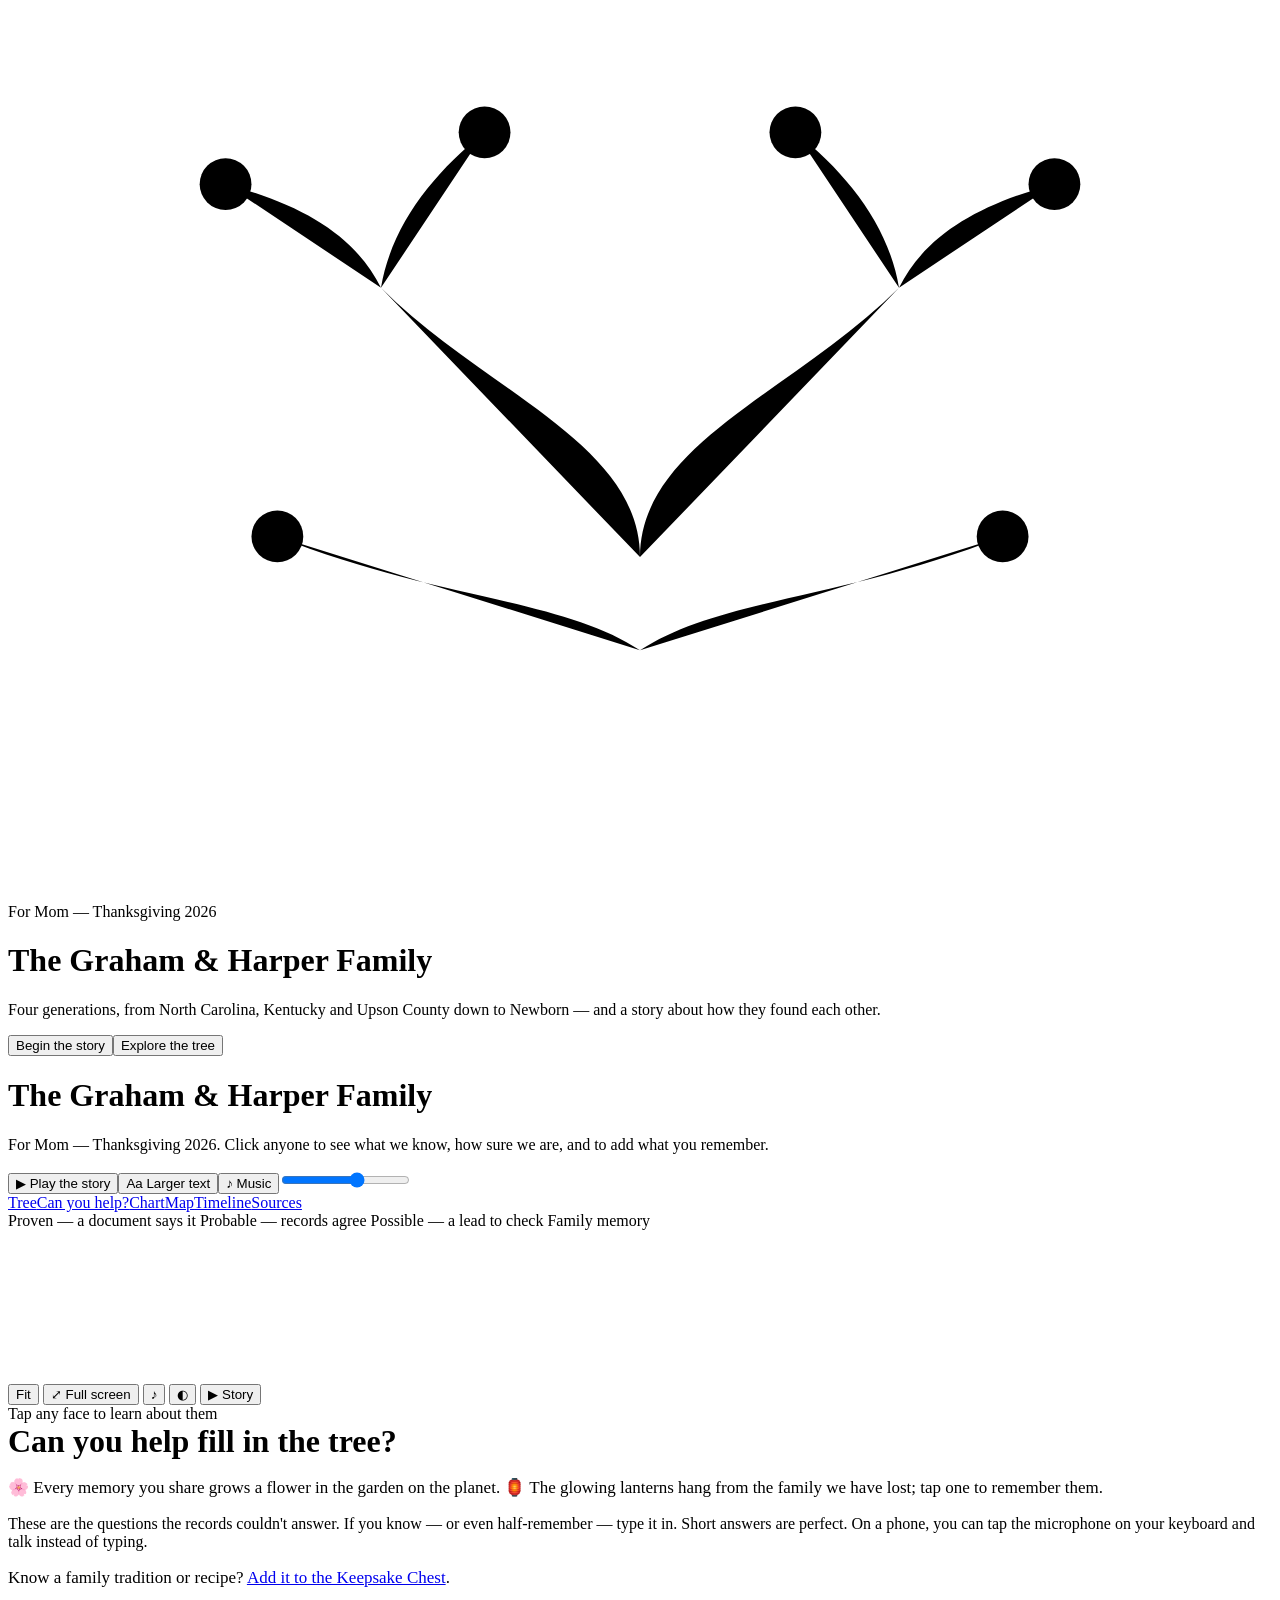
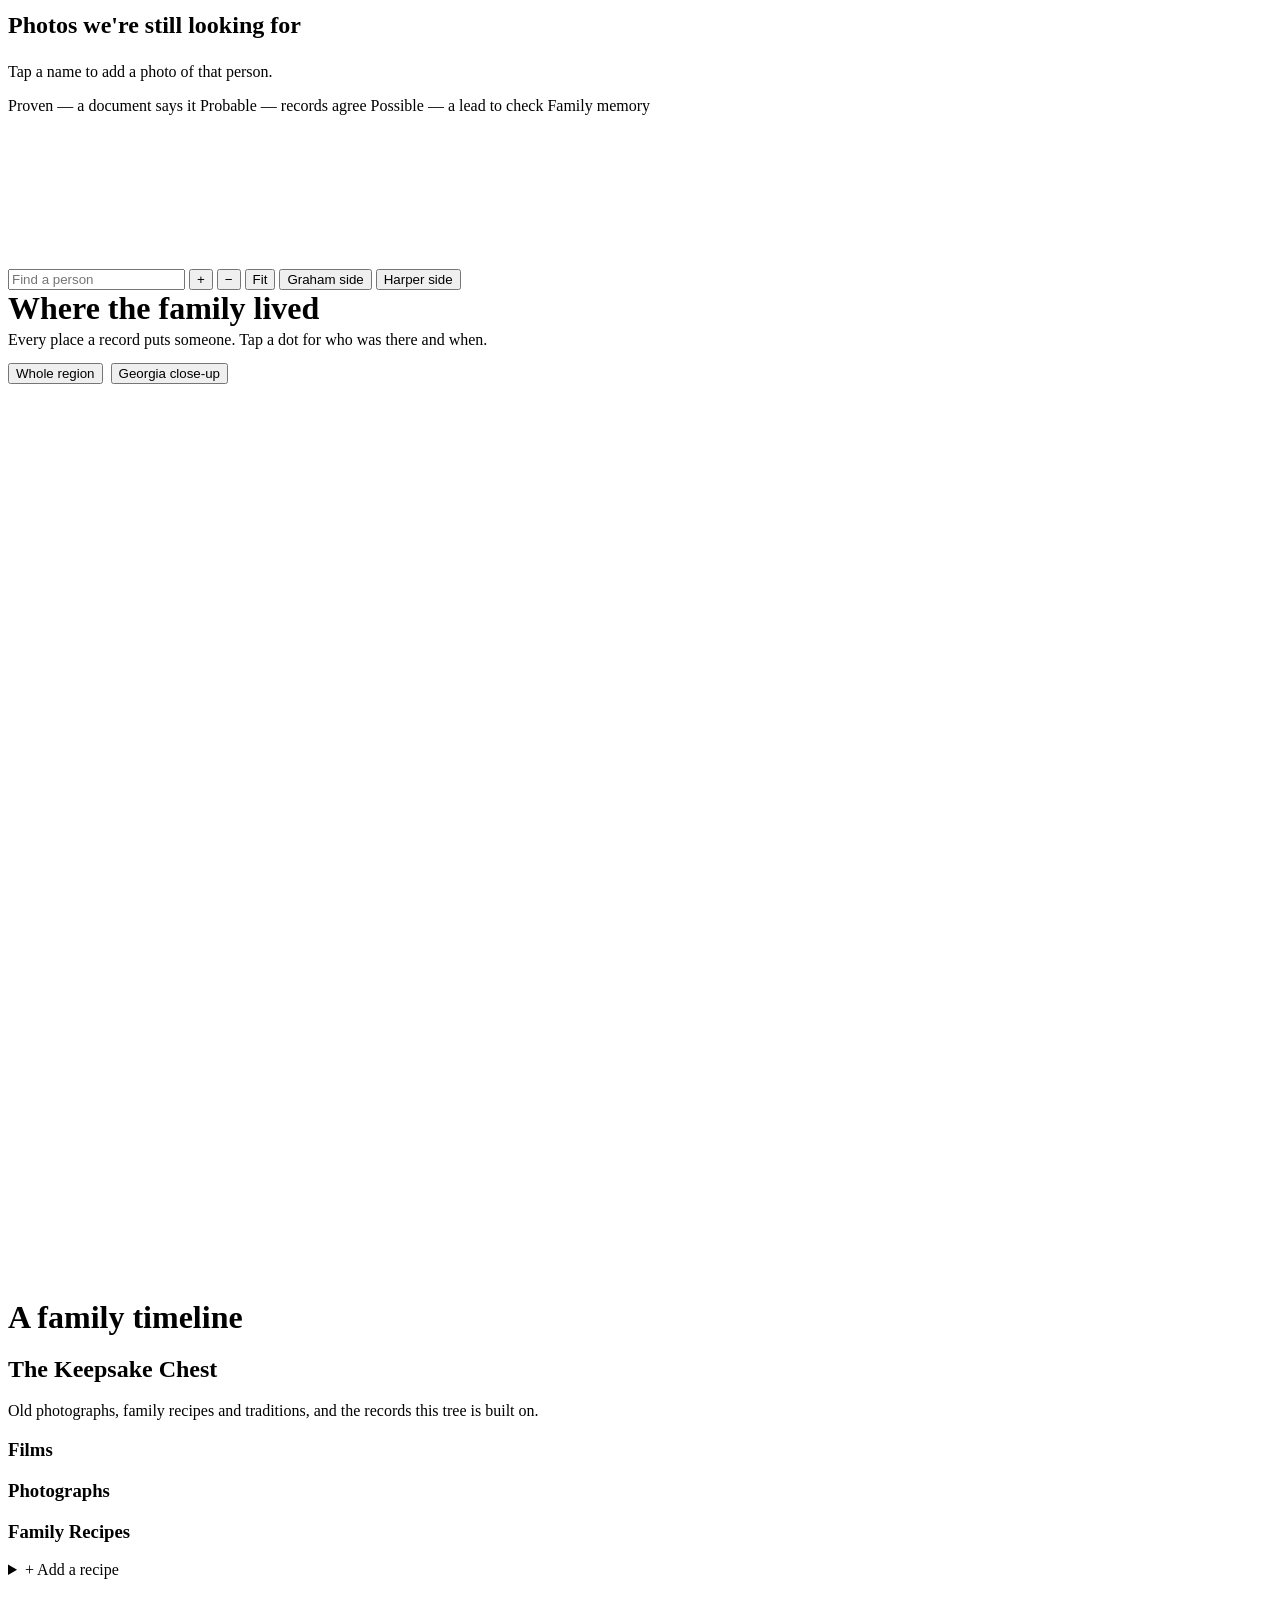
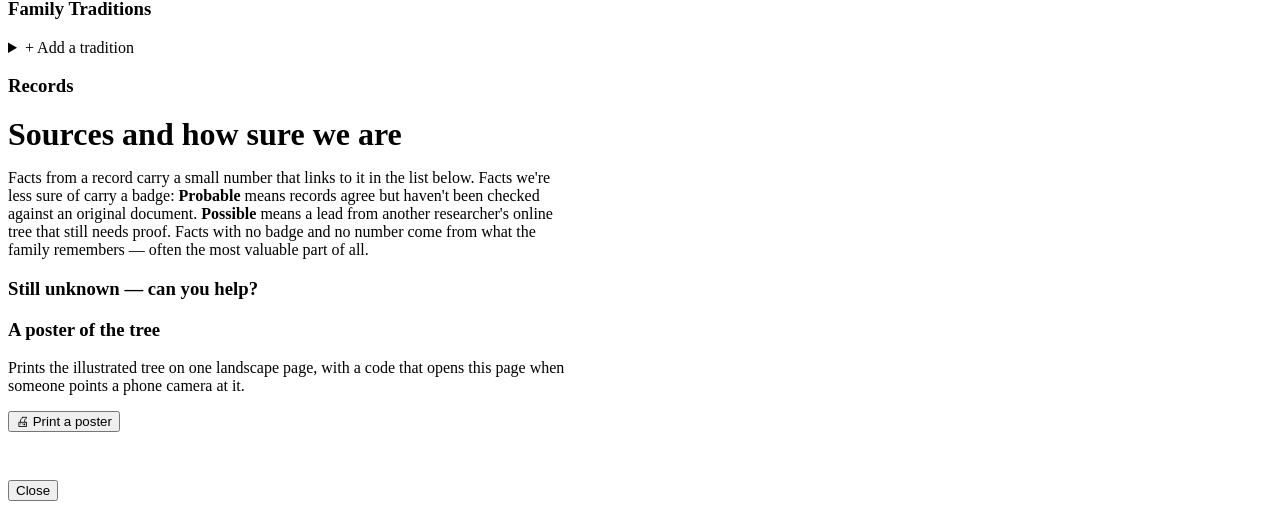
==== commit f7346683: "Warmer person cards: Their story, no obituary wording, badges only when unsure Co-Authored-By: Claud" ====
--- a/src/index.html
+++ b/src/index.html
@@ -56,7 +56,7 @@
         <button id="tfit">Fit</button>
         <button id="tFull" aria-pressed="false">⤢ Full screen</button>
         <button id="tHelp" hidden>Can you help?</button>
-        <span class="progwrap" hidden><button id="tProg" aria-haspopup="true" aria-expanded="false">Program ▾</button><span class="prog" id="prog" role="menu" hidden><a role="menuitem" href="#chart">Chart</a><a role="menuitem" href="#places">Map</a><a role="menuitem" href="#timeline">Timeline</a><a role="menuitem" href="#keepsakes">Keepsakes</a><a role="menuitem" href="#sources">Sources</a></span></span>
+        <span class="progwrap" hidden><button id="tProg" aria-haspopup="true" aria-expanded="false">Program ▾</button><span class="prog" id="prog" role="menu" hidden><a role="menuitem" href="#home" id="goHome">Home</a><a role="menuitem" href="#chart">Chart</a><a role="menuitem" href="#places">Map</a><a role="menuitem" href="#timeline">Timeline</a><a role="menuitem" href="#keepsakes">Keepsakes</a><a role="menuitem" href="#sources">Sources</a></span></span>
         <button class="sq" id="tMusic" aria-label="Play music">♪</button>
         <button class="sq" id="tBig" aria-pressed="false" aria-label="Larger text" hidden>Aa</button>
         <button class="sq" id="tSky" aria-label="Sky">◐</button>
@@ -127,7 +127,7 @@
 <h3>Records</h3><div id="krecs" class="krecs"></div><p id="kadd" class="kadd" hidden>Have an old photo or a document of someone? Tap that person on the tree and choose <b>Add a photo</b>.</p></section>
 <section class="band view" id="v-sources">
   <h2 style="margin:0 0 6px;font-size:32px">Sources and how sure we are</h2>
-  <p class="note" style="max-width:70ch">Every fact on this tree carries a badge. <b>Proven</b> means an obituary or record states it directly. <b>Probable</b> means records agree but haven't been checked against an original document. <b>Possible</b> means a lead from another researcher's online tree that still needs proof. <b>Family memory</b> is what someone in the family remembers — often the most valuable part, and worth checking too.</p>
+  <p class="note" style="max-width:70ch">Facts from a record carry a small number that links to it in the list below. Facts we're less sure of carry a badge: <b>Probable</b> means records agree but haven't been checked against an original document. <b>Possible</b> means a lead from another researcher's online tree that still needs proof. Facts with no badge and no number come from what the family remembers — often the most valuable part of all.</p>
   <ol class="srcs" id="srcs"></ol>
   <h3>Still unknown — can you help?</h3>
   <ul id="gaps"></ul>
